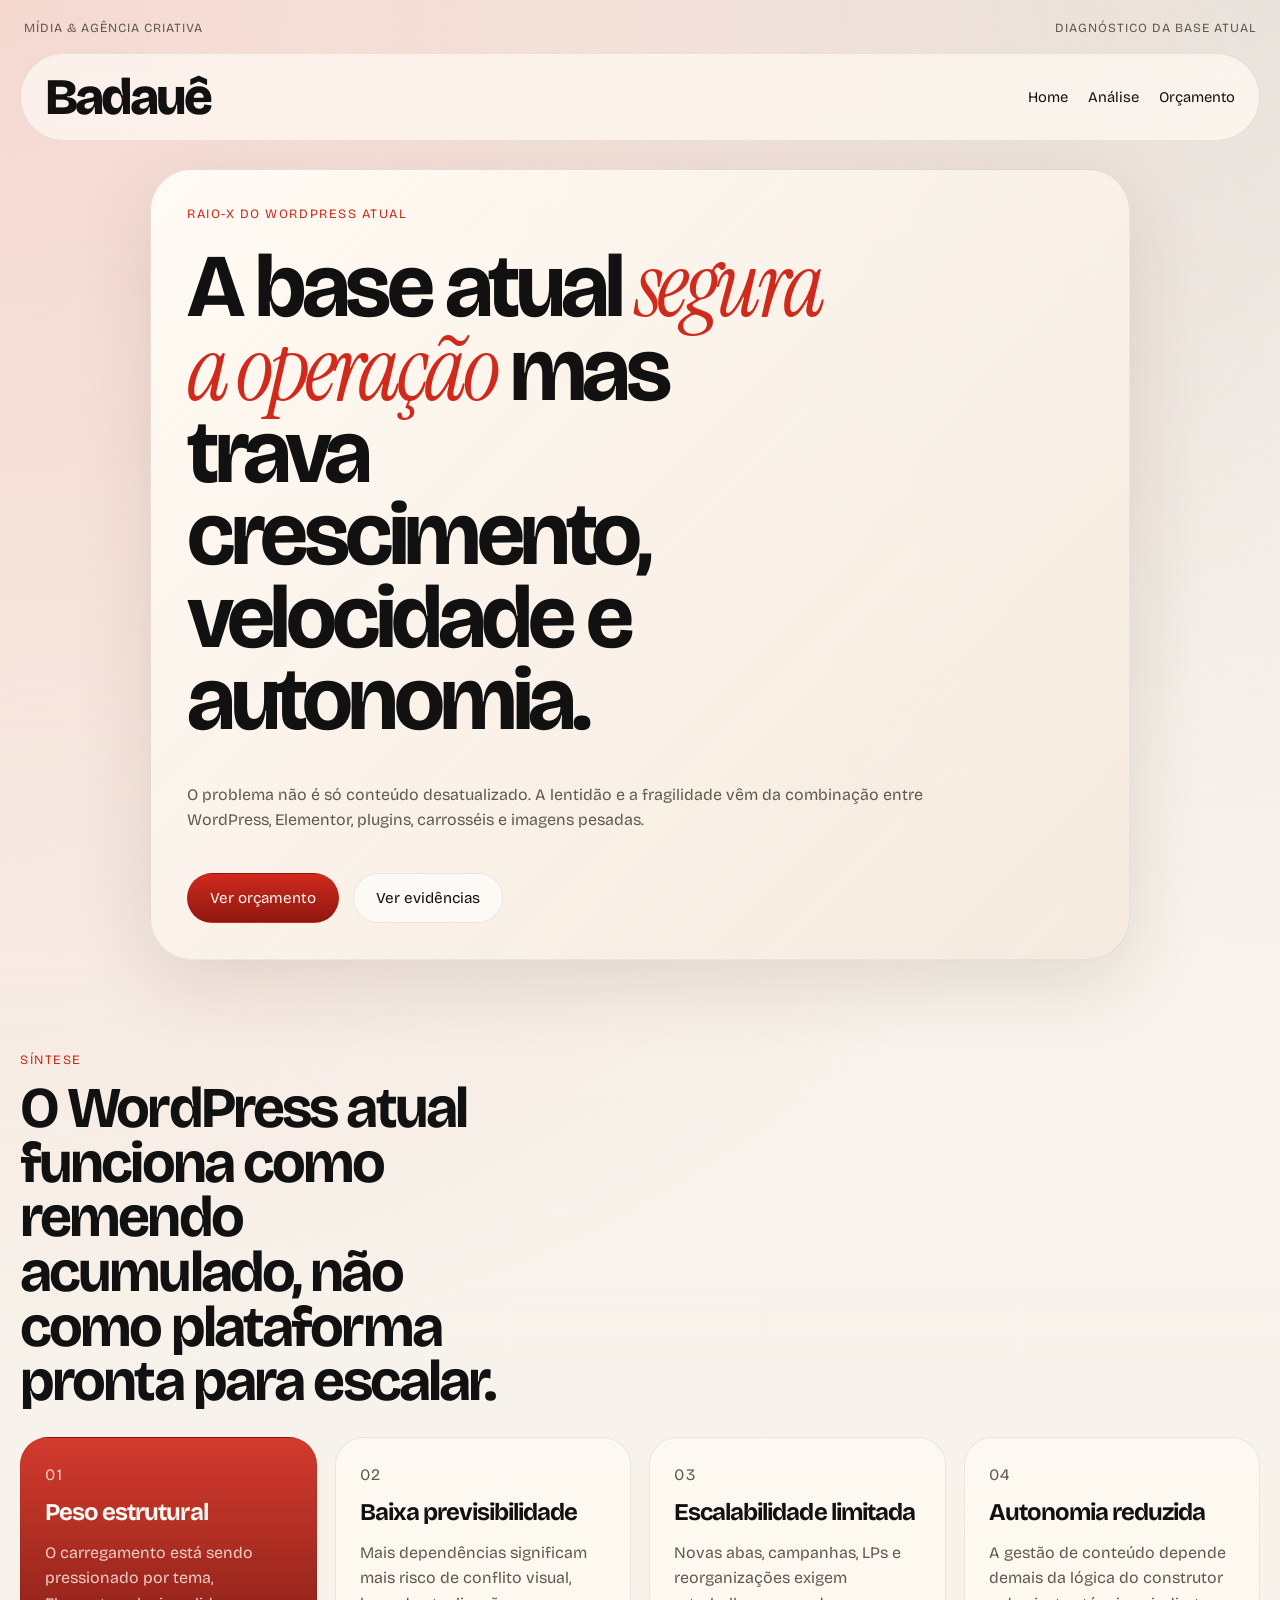
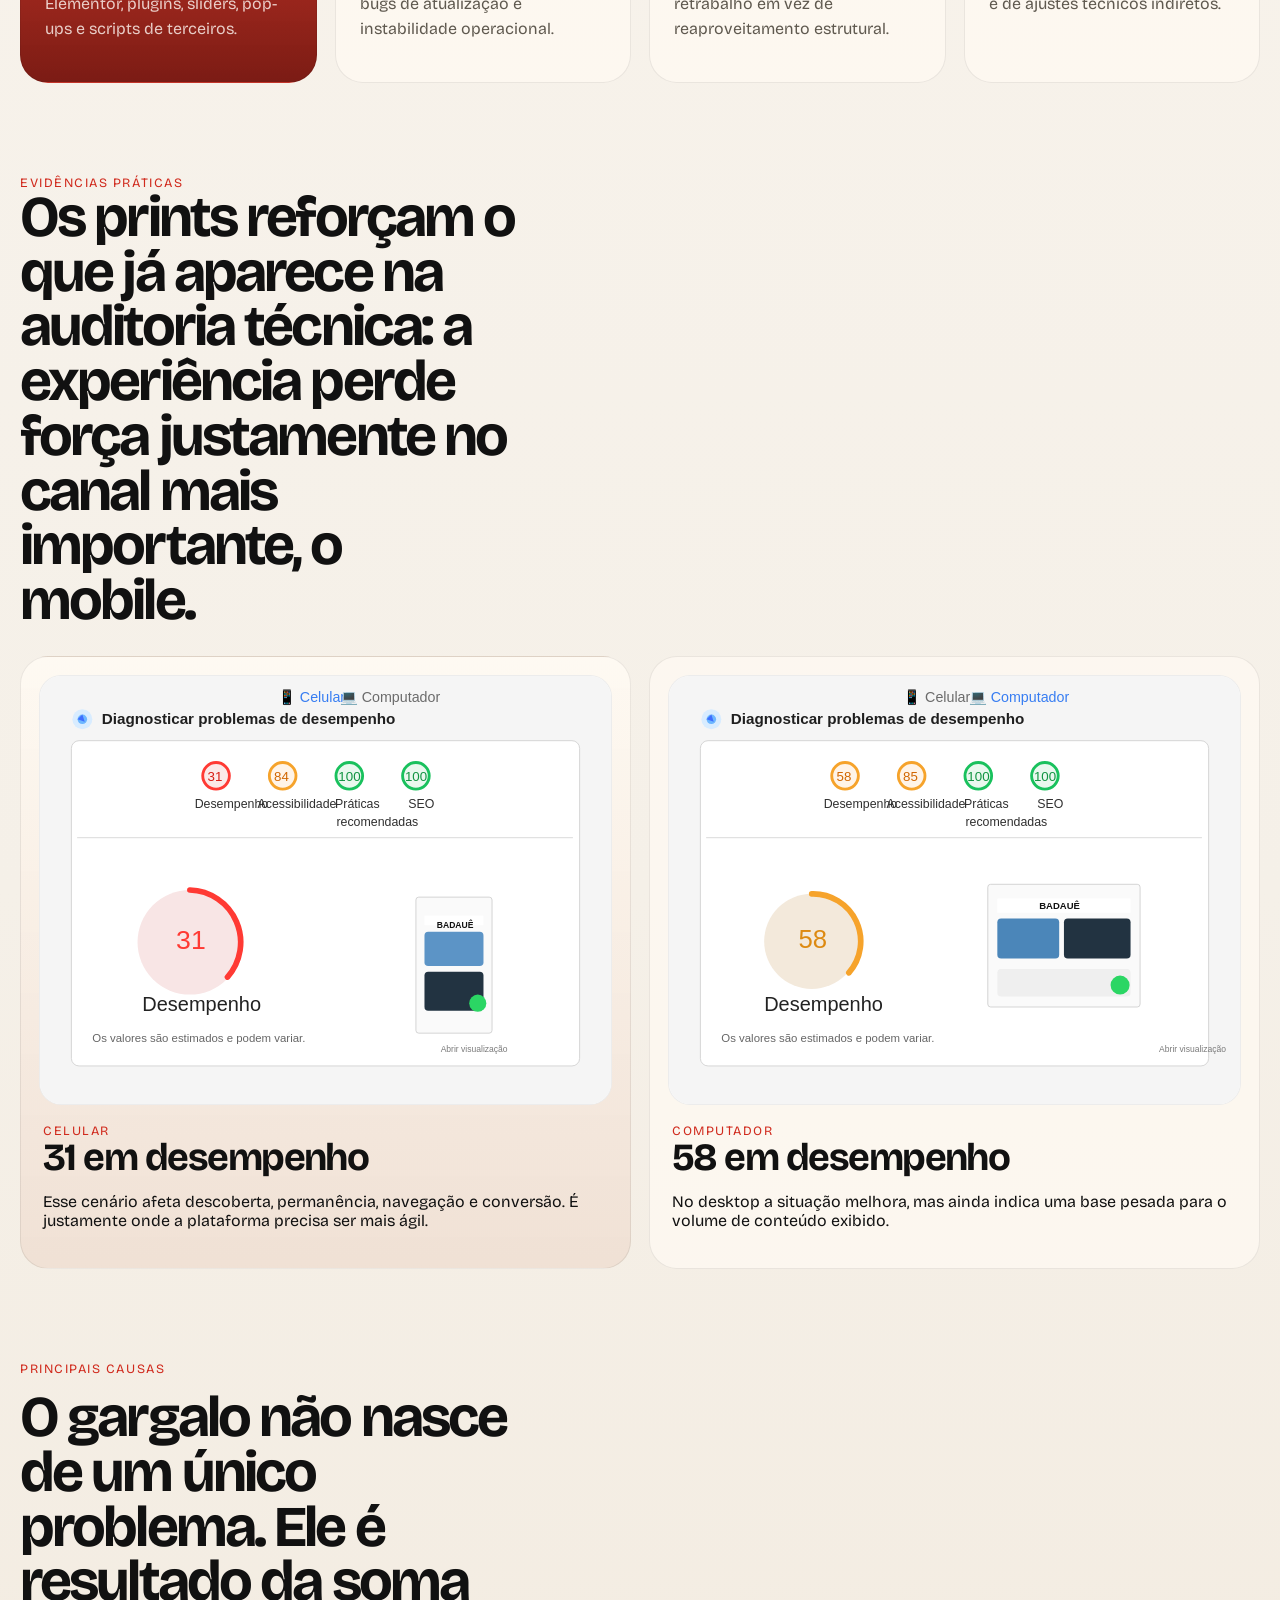
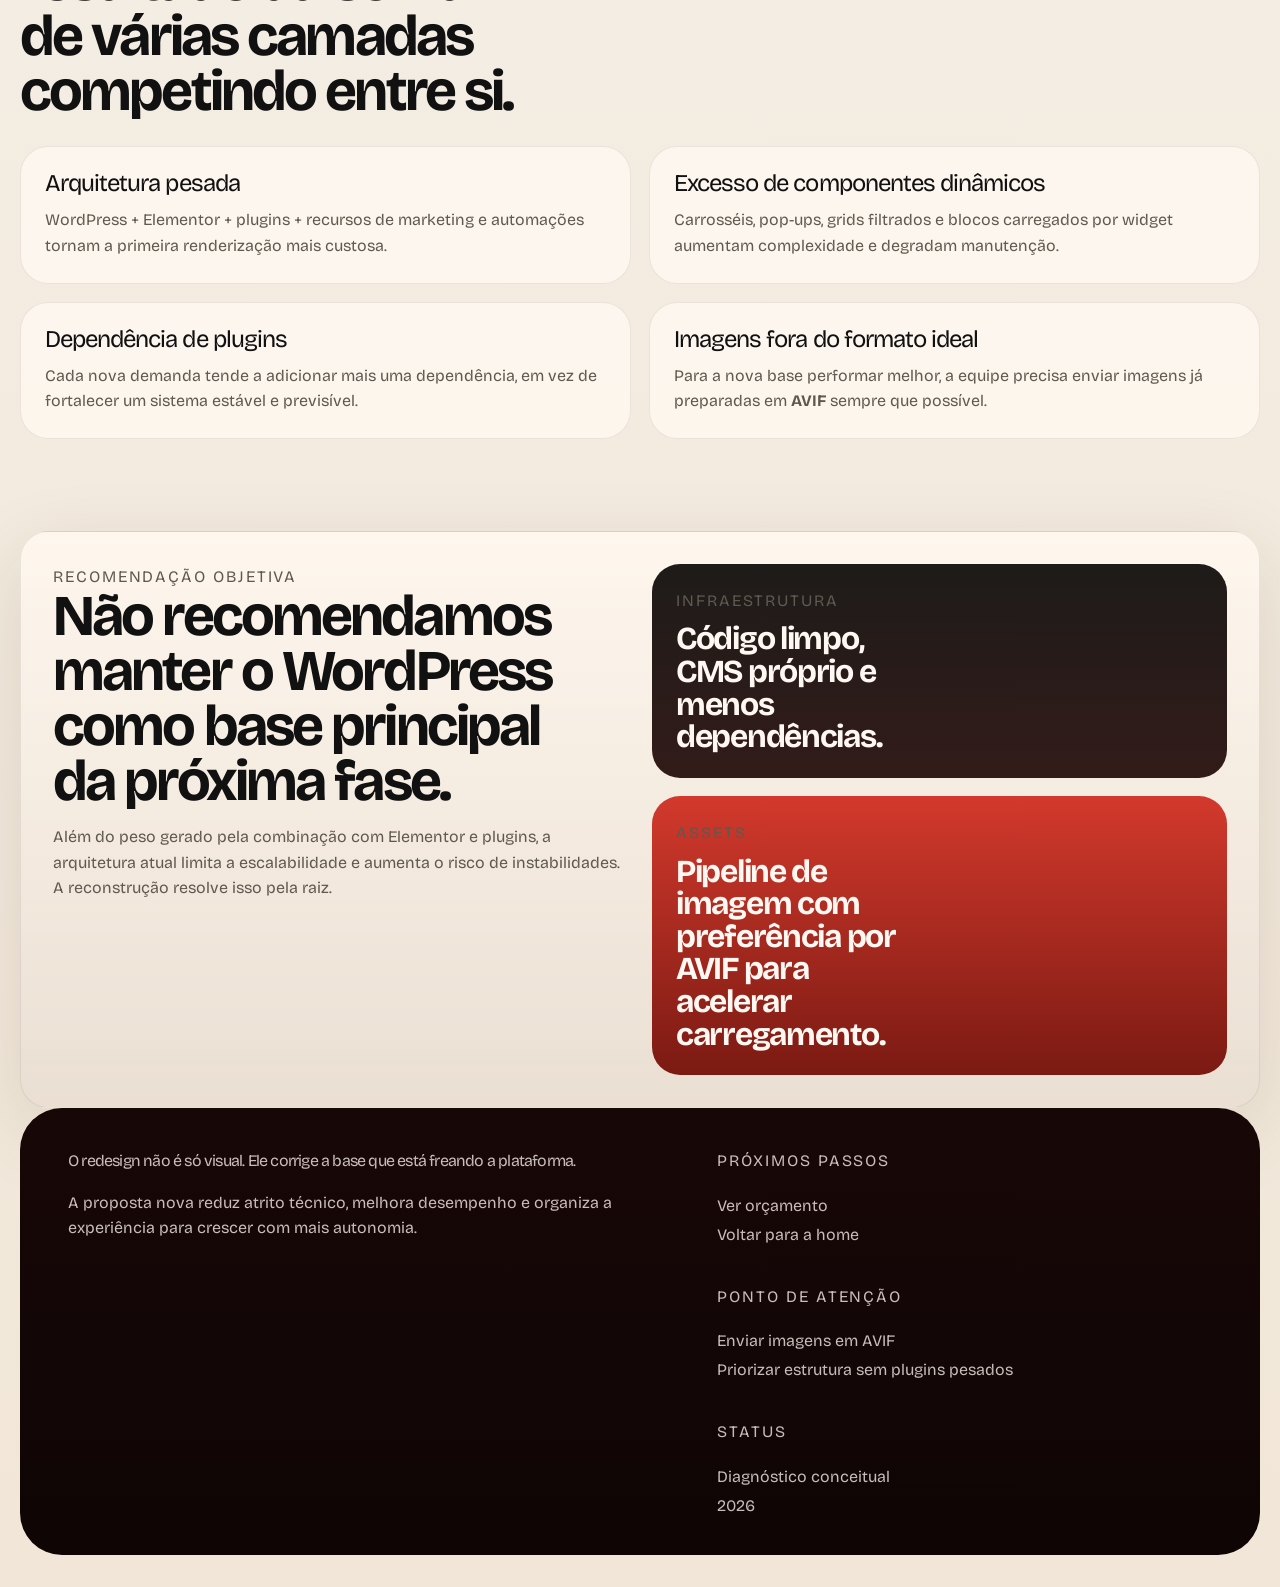
==== analise.html @ e7cd583b "Initial site prototype" ====
<!DOCTYPE html>
<html lang="pt-BR">
  <head>
    <meta charset="UTF-8" />
    <meta name="viewport" content="width=device-width, initial-scale=1.0" />
    <title>Análise do Site Atual - Badauê</title>
    <meta
      name="description"
      content="Diagnóstico do site atual em WordPress: gargalos de performance, limitações de escalabilidade e recomendações para a nova base."
    />
    <link
      rel="icon"
      href="data:image/svg+xml,%3Csvg xmlns='http://www.w3.org/2000/svg' viewBox='0 0 64 64'%3E%3Crect width='64' height='64' rx='14' fill='%23111111'/%3E%3Ctext x='50%25' y='54%25' text-anchor='middle' font-family='Arial' font-size='28' fill='%23fff7f2'%3EB%3C/text%3E%3C/svg%3E"
    />
    <link rel="preconnect" href="https://fonts.googleapis.com" />
    <link rel="preconnect" href="https://fonts.gstatic.com" crossorigin />
    <link
      href="https://fonts.googleapis.com/css2?family=Bricolage+Grotesque:wght@400;500;700;800&family=Instrument+Serif:ital@0;1&display=swap"
      rel="stylesheet"
    />
    <link rel="stylesheet" href="./styles.css" />
  </head>
  <body>
    <div class="page-shell">
      <header class="site-header">
        <div class="eyebrow">
          <span>Mídia & Agência Criativa</span>
          <span>Diagnóstico da base atual</span>
        </div>
        <div class="site-header__bar">
          <a class="site-logo" href="./index.html" aria-label="Badauê">
            <span class="site-logo__mark">Badauê</span>
          </a>
          <button class="menu-toggle" type="button" aria-expanded="false" aria-controls="site-nav">
            Menu
          </button>
          <nav id="site-nav" class="site-nav" aria-label="Principal">
            <a href="./index.html">Home</a>
            <a href="./analise.html">Análise</a>
            <a href="./orcamento.html">Orçamento</a>
          </nav>
        </div>
      </header>

      <main>
        <section class="hero hero--inner">
          <div class="hero__copy">
            <p class="section-kicker">Raio-x do WordPress atual</p>
            <h1>
              A base atual
              <span>segura a operação</span>
              mas trava crescimento, velocidade e autonomia.
            </h1>
            <p class="hero__lede">
              O problema não é só conteúdo desatualizado. A lentidão e a fragilidade vêm da combinação entre
              WordPress, Elementor, plugins, carrosséis e imagens pesadas.
            </p>
            <div class="hero__actions">
              <a class="button button--primary" href="./orcamento.html">Ver orçamento</a>
              <a class="button button--ghost" href="#evidencias">Ver evidências</a>
            </div>
          </div>
        </section>

        <section class="section">
          <div class="section__intro">
            <p class="section-kicker">Síntese</p>
            <h2>O WordPress atual funciona como remendo acumulado, não como plataforma pronta para escalar.</h2>
          </div>
          <div class="entry-grid">
            <article class="entry-card entry-card--accent">
              <p class="entry-card__index">01</p>
              <h3>Peso estrutural</h3>
              <p>O carregamento está sendo pressionado por tema, Elementor, plugins, sliders, pop-ups e scripts de terceiros.</p>
            </article>
            <article class="entry-card">
              <p class="entry-card__index">02</p>
              <h3>Baixa previsibilidade</h3>
              <p>Mais dependências significam mais risco de conflito visual, bugs de atualização e instabilidade operacional.</p>
            </article>
            <article class="entry-card">
              <p class="entry-card__index">03</p>
              <h3>Escalabilidade limitada</h3>
              <p>Novas abas, campanhas, LPs e reorganizações exigem retrabalho em vez de reaproveitamento estrutural.</p>
            </article>
            <article class="entry-card">
              <p class="entry-card__index">04</p>
              <h3>Autonomia reduzida</h3>
              <p>A gestão de conteúdo depende demais da lógica do construtor e de ajustes técnicos indiretos.</p>
            </article>
          </div>
        </section>

        <section class="section" id="evidencias">
          <div class="section__intro section__intro--split">
            <div>
              <p class="section-kicker">Evidências práticas</p>
              <h2>Os prints reforçam o que já aparece na auditoria técnica: a experiência perde força justamente no canal mais importante, o mobile.</h2>
            </div>
          </div>
          <div class="audit-grid">
            <article class="audit-card audit-card--spotlight">
              <div class="audit-card__media">
                <img src="./assets/lighthouse-mobile.svg" alt="Print de Lighthouse mobile com nota 31" />
              </div>
              <div class="audit-card__content">
                <p class="section-kicker">Celular</p>
                <h3>31 em desempenho</h3>
                <p>Esse cenário afeta descoberta, permanência, navegação e conversão. É justamente onde a plataforma precisa ser mais ágil.</p>
              </div>
            </article>
            <article class="audit-card">
              <div class="audit-card__media">
                <img src="./assets/lighthouse-desktop.svg" alt="Print de Lighthouse desktop com nota 58" />
              </div>
              <div class="audit-card__content">
                <p class="section-kicker">Computador</p>
                <h3>58 em desempenho</h3>
                <p>No desktop a situação melhora, mas ainda indica uma base pesada para o volume de conteúdo exibido.</p>
              </div>
            </article>
          </div>
        </section>

        <section class="section">
          <div class="section__intro">
            <p class="section-kicker">Principais causas</p>
            <h2>O gargalo não nasce de um único problema. Ele é resultado da soma de várias camadas competindo entre si.</h2>
          </div>
          <div class="problem-list">
            <article class="problem-item">
              <span>Arquitetura pesada</span>
              <p>WordPress + Elementor + plugins + recursos de marketing e automações tornam a primeira renderização mais custosa.</p>
            </article>
            <article class="problem-item">
              <span>Excesso de componentes dinâmicos</span>
              <p>Carrosséis, pop-ups, grids filtrados e blocos carregados por widget aumentam complexidade e degradam manutenção.</p>
            </article>
            <article class="problem-item">
              <span>Dependência de plugins</span>
              <p>Cada nova demanda tende a adicionar mais uma dependência, em vez de fortalecer um sistema estável e previsível.</p>
            </article>
            <article class="problem-item">
              <span>Imagens fora do formato ideal</span>
              <p>Para a nova base performar melhor, a equipe precisa enviar imagens já preparadas em <strong>AVIF</strong> sempre que possível.</p>
            </article>
          </div>
        </section>

        <section class="section">
          <div class="education-panel">
            <div class="education-panel__copy">
              <p class="section-kicker">Recomendação objetiva</p>
              <h2>Não recomendamos manter o WordPress como base principal da próxima fase.</h2>
              <p>
                Além do peso gerado pela combinação com Elementor e plugins, a arquitetura atual limita a escalabilidade e aumenta
                o risco de instabilidades. A reconstrução resolve isso pela raiz.
              </p>
            </div>
            <div class="education-panel__stack">
              <article class="paper-card">
                <p class="paper-card__meta">Infraestrutura</p>
                <h3>Código limpo, CMS próprio e menos dependências.</h3>
              </article>
              <article class="paper-card paper-card--alt">
                <p class="paper-card__meta">Assets</p>
                <h3>Pipeline de imagem com preferência por AVIF para acelerar carregamento.</h3>
              </article>
            </div>
          </div>
        </section>
      </main>

      <footer class="site-footer">
        <div class="site-footer__brand">
          <p class="site-footer__title">O redesign não é só visual. Ele corrige a base que está freando a plataforma.</p>
          <p>
            A proposta nova reduz atrito técnico, melhora desempenho e organiza a experiência para crescer com mais autonomia.
          </p>
        </div>
        <div class="site-footer__columns">
          <div>
            <p class="site-footer__label">Próximos passos</p>
            <a href="./orcamento.html">Ver orçamento</a>
            <a href="./index.html">Voltar para a home</a>
          </div>
          <div>
            <p class="site-footer__label">Ponto de atenção</p>
            <span>Enviar imagens em AVIF</span>
            <span>Priorizar estrutura sem plugins pesados</span>
          </div>
          <div>
            <p class="site-footer__label">Status</p>
            <span>Diagnóstico conceitual</span>
            <span id="year"></span>
          </div>
        </div>
      </footer>
    </div>
    <script src="./script.js"></script>
  </body>
</html>
---- styles.css ----
:root {
  --bg: #f5f0e8;
  --bg-strong: #ede4d6;
  --surface: rgba(255, 255, 255, 0.74);
  --surface-strong: #fffaf3;
  --text: #111111;
  --text-muted: #5f594f;
  --accent: #d02a1d;
  --accent-dark: #8f170f;
  --line: rgba(17, 17, 17, 0.1);
  --shadow: 0 24px 80px rgba(64, 34, 18, 0.12);
  --radius-sm: 16px;
  --radius-md: 28px;
  --radius-lg: 42px;
  --max-width: 1240px;
}

* {
  box-sizing: border-box;
}

html {
  scroll-behavior: smooth;
}

body {
  margin: 0;
  font-family: "Bricolage Grotesque", sans-serif;
  color: var(--text);
  background:
    radial-gradient(circle at top left, rgba(208, 42, 29, 0.14), transparent 28%),
    radial-gradient(circle at top right, rgba(17, 17, 17, 0.07), transparent 20%),
    linear-gradient(180deg, #faf5ee 0%, var(--bg) 52%, #f1e6d7 100%);
}

img {
  display: block;
  width: 100%;
  height: auto;
}

a {
  color: inherit;
  text-decoration: none;
}

.page-shell {
  min-height: 100vh;
}

.site-header,
.section,
.site-footer,
.partners-ribbon {
  width: min(calc(100% - 32px), var(--max-width));
  margin: 0 auto;
}

.site-header {
  padding-top: 20px;
}

.eyebrow {
  display: flex;
  justify-content: space-between;
  gap: 16px;
  padding: 0 4px 18px;
  font-size: 0.78rem;
  color: var(--text-muted);
  text-transform: uppercase;
  letter-spacing: 0.08em;
}

.site-header__bar {
  display: flex;
  align-items: center;
  justify-content: space-between;
  gap: 20px;
  padding: 20px 24px;
  background: rgba(255, 250, 243, 0.72);
  border: 1px solid rgba(17, 17, 17, 0.08);
  border-radius: 999px;
  backdrop-filter: blur(14px);
  position: sticky;
  top: 12px;
  z-index: 30;
}

.site-logo__mark {
  font-size: clamp(2rem, 4vw, 3.5rem);
  font-weight: 800;
  line-height: 0.9;
  letter-spacing: -0.06em;
}

.site-nav {
  display: flex;
  align-items: center;
  gap: 20px;
  font-size: 0.92rem;
}

.site-nav a {
  position: relative;
}

.site-nav a::after {
  content: "";
  position: absolute;
  left: 0;
  bottom: -6px;
  width: 100%;
  height: 1px;
  background: var(--accent);
  transform: scaleX(0);
  transform-origin: left;
  transition: transform 180ms ease;
}

.site-nav a:hover::after,
.site-nav a:focus-visible::after {
  transform: scaleX(1);
}

.menu-toggle {
  display: none;
  border: 0;
  background: none;
  font: inherit;
  color: var(--text);
}

.hero {
  width: min(calc(100% - 32px), var(--max-width));
  margin: 28px auto 0;
  padding: 36px;
  background: linear-gradient(135deg, rgba(255, 251, 245, 0.95), rgba(244, 233, 221, 0.92));
  border: 1px solid rgba(17, 17, 17, 0.08);
  border-radius: var(--radius-lg);
  box-shadow: var(--shadow);
  overflow: clip;
}

.hero--inner {
  max-width: 980px;
}

.hero__copy {
  display: flex;
  flex-direction: column;
  justify-content: space-between;
  gap: 24px;
  max-width: 760px;
}

.hero__visual--stacked {
  grid-template-columns: 1fr;
}

.section-kicker {
  margin: 0;
  font-size: 0.8rem;
  text-transform: uppercase;
  letter-spacing: 0.12em;
  color: var(--accent);
}

.hero h1,
.section h2,
.site-footer__title,
.cta-band h2 {
  margin: 0;
  letter-spacing: -0.05em;
}

.hero h1 {
  max-width: 12ch;
  font-size: clamp(3rem, 7vw, 6rem);
  line-height: 0.92;
}

.hero h1 span {
  font-family: "Instrument Serif", serif;
  font-style: italic;
  font-weight: 400;
  color: var(--accent);
}

.hero__lede,
.entry-card p,
.story-card span,
.editorial-card p,
.artist-card p,
.education-panel p,
.site-footer p,
.impact-card li,
.metrics__grid span {
  font-size: 1rem;
  line-height: 1.6;
  color: var(--text-muted);
}

.hero__actions,
.site-footer__columns {
  display: flex;
  flex-wrap: wrap;
  gap: 14px;
}

.button {
  display: inline-flex;
  align-items: center;
  justify-content: center;
  min-height: 50px;
  padding: 0 22px;
  border-radius: 999px;
  border: 1px solid transparent;
  font-size: 0.95rem;
  transition: transform 180ms ease, background 180ms ease, border-color 180ms ease;
}

.button:hover,
.button:focus-visible,
.text-link:hover,
.text-link:focus-visible {
  transform: translateY(-1px);
}

.button--primary {
  color: #fff7f2;
  background: linear-gradient(180deg, var(--accent), var(--accent-dark));
}

.button--ghost {
  background: rgba(255, 255, 255, 0.6);
  border-color: rgba(17, 17, 17, 0.08);
}

.hero__visual,
.hero__stack,
.showcase-grid,
.editorial-grid,
.artists-grid,
.metrics__grid,
.entry-grid,
.site-footer {
  display: grid;
}

.hero__visual {
  grid-template-columns: 1.15fr 0.85fr;
  gap: 18px;
}

.hero__stack {
  gap: 18px;
}

.feature-card,
.entry-card,
.story-card,
.editorial-card,
.artist-card,
.education-panel,
.quote-panel,
.impact-card,
.paper-card,
.insight-panel {
  border-radius: var(--radius-md);
}

.feature-card {
  position: relative;
  overflow: hidden;
  min-height: 100%;
  background: #c7bbaf;
}

.feature-card img {
  height: 100%;
  min-height: 220px;
  object-fit: cover;
}

.feature-card__content {
  position: absolute;
  inset: auto 0 0;
  padding: 22px;
  color: white;
  background: linear-gradient(180deg, transparent 0%, rgba(16, 10, 8, 0.76) 100%);
}

.feature-card__eyebrow,
.story-card__content p,
.paper-card__meta {
  margin: 0 0 10px;
  font-size: 0.75rem;
  text-transform: uppercase;
  letter-spacing: 0.12em;
}

.feature-card__content h2,
.feature-card__content h3,
.story-card__content h3,
.editorial-card h3,
.artist-card h3,
.paper-card h3 {
  margin: 0;
  line-height: 1.02;
  letter-spacing: -0.04em;
}

.feature-card--main h2 {
  font-size: clamp(1.8rem, 3vw, 3rem);
  max-width: 10ch;
}

.feature-card--secondary h3 {
  font-size: 1.6rem;
  max-width: 10ch;
}

.impact-card {
  padding: 22px;
  background: #151111;
  color: #fff7f2;
}

.insight-panel {
  min-height: 260px;
  padding: 28px;
  display: flex;
  flex-direction: column;
  justify-content: flex-end;
  border: 1px solid rgba(17, 17, 17, 0.08);
}

.insight-panel h2,
.insight-panel h3 {
  margin: 0 0 12px;
  line-height: 0.96;
  letter-spacing: -0.04em;
}

.insight-panel h2 {
  font-size: clamp(2rem, 3.5vw, 3.2rem);
}

.insight-panel h3 {
  font-size: clamp(1.6rem, 2.6vw, 2.4rem);
}

.insight-panel p:last-child {
  margin: 0;
  color: var(--text-muted);
  line-height: 1.6;
}

.insight-panel--warm {
  background:
    radial-gradient(circle at top right, rgba(208, 42, 29, 0.16), transparent 26%),
    linear-gradient(180deg, rgba(255, 250, 243, 0.92), rgba(237, 227, 214, 0.94));
}

.insight-panel--dark {
  background:
    radial-gradient(circle at top right, rgba(208, 42, 29, 0.22), transparent 22%),
    linear-gradient(180deg, rgba(30, 18, 17, 0.98), rgba(16, 10, 10, 1));
  color: #fff7f2;
}

.insight-panel--dark p:last-child {
  color: rgba(255, 247, 242, 0.78);
}

.impact-card__title,
.entry-card__index,
.site-footer__label {
  margin: 0 0 12px;
  font-size: 0.8rem;
  text-transform: uppercase;
  letter-spacing: 0.12em;
}

.impact-card ul {
  margin: 0;
  padding-left: 18px;
  display: grid;
  gap: 12px;
}

.partners-ribbon {
  margin-top: 24px;
  padding: 18px 22px;
  overflow: hidden;
  border-block: 1px solid rgba(17, 17, 17, 0.08);
}

.partners-ribbon__track {
  display: flex;
  flex-wrap: wrap;
  gap: 28px;
  justify-content: center;
  font-size: 0.95rem;
  letter-spacing: 0.08em;
  text-transform: uppercase;
  color: var(--text-muted);
}

.section {
  padding: 92px 0 0;
}

.accent-inline {
  color: var(--accent);
  font-family: "Instrument Serif", serif;
  font-style: italic;
}

.section__intro {
  display: grid;
  gap: 14px;
  margin-bottom: 28px;
}

.section__intro h2,
.metrics__headline h2,
.education-panel__copy h2,
.cta-band h2 {
  max-width: 14ch;
  font-size: clamp(2.2rem, 4.5vw, 4rem);
  line-height: 0.95;
}

.section__intro--split,
.education-panel {
  display: flex;
  align-items: end;
  justify-content: space-between;
  gap: 24px;
}

.entry-grid {
  grid-template-columns: repeat(4, minmax(0, 1fr));
  gap: 18px;
}

.entry-card {
  padding: 24px;
  background: rgba(255, 250, 243, 0.72);
  border: 1px solid rgba(17, 17, 17, 0.08);
}

.entry-card--accent {
  background: linear-gradient(180deg, rgba(208, 42, 29, 0.92), rgba(118, 18, 11, 0.96));
  color: #fff7f2;
}

.entry-card--accent p,
.entry-card--accent a {
  color: rgba(255, 247, 242, 0.8);
}

.entry-card h3,
.metrics__grid strong {
  margin: 0 0 12px;
  font-size: 1.5rem;
  line-height: 1;
  letter-spacing: -0.04em;
}

.entry-card a,
.text-link {
  font-size: 0.95rem;
  color: var(--accent);
}

.showcase-grid {
  grid-template-columns: 1.2fr 0.9fr 0.9fr;
  gap: 18px;
}

.story-card {
  position: relative;
  overflow: hidden;
  min-height: 340px;
  background: #dad0c6;
}

.story-card--large {
  grid-row: span 2;
  min-height: 100%;
}

.story-card img {
  position: absolute;
  inset: 0;
  height: 100%;
  object-fit: cover;
}

.story-card__content {
  position: absolute;
  inset: auto 0 0;
  padding: 20px;
  background: linear-gradient(180deg, transparent 0%, rgba(16, 10, 8, 0.86) 100%);
  color: #fff7f2;
}

.quote-panel {
  padding: 32px;
  min-height: 220px;
  display: flex;
  align-items: end;
  background: linear-gradient(180deg, rgba(34, 27, 23, 0.96), rgba(11, 8, 7, 1));
  color: #fff7f2;
}

.quote-panel p {
  margin: 0;
  max-width: 18ch;
  font-size: clamp(1.6rem, 2.4vw, 2.5rem);
  line-height: 0.98;
  letter-spacing: -0.04em;
}

.editorial-grid {
  grid-template-columns: 1.3fr repeat(3, 1fr);
  gap: 18px;
}

.editorial-card {
  min-height: 260px;
  padding: 24px;
  background: rgba(255, 250, 243, 0.72);
  border: 1px solid rgba(17, 17, 17, 0.08);
  display: flex;
  flex-direction: column;
  justify-content: space-between;
}

.editorial-card--featured {
  background:
    linear-gradient(180deg, rgba(255, 250, 243, 0.8), rgba(235, 224, 210, 0.9)),
    radial-gradient(circle at top right, rgba(208, 42, 29, 0.24), transparent 28%),
    linear-gradient(135deg, rgba(255, 255, 255, 0.35), rgba(228, 214, 196, 0.45));
}

.editorial-card__tag {
  display: inline-flex;
  width: fit-content;
  padding: 8px 12px;
  border-radius: 999px;
  background: rgba(17, 17, 17, 0.08);
  font-size: 0.75rem;
  letter-spacing: 0.08em;
  text-transform: uppercase;
}

.editorial-card h3 {
  font-size: clamp(1.3rem, 2.6vw, 2.8rem);
}

.metrics {
  display: grid;
  grid-template-columns: 0.95fr 1.05fr;
  gap: 28px;
  align-items: start;
}

.metrics__grid {
  grid-template-columns: repeat(2, minmax(0, 1fr));
  gap: 18px;
}

.metrics__grid article {
  padding: 24px;
  background: rgba(255, 250, 243, 0.72);
  border: 1px solid rgba(17, 17, 17, 0.08);
  border-radius: var(--radius-md);
}

.metrics__grid strong {
  display: block;
  font-size: clamp(2rem, 3vw, 3rem);
}

.artists-grid {
  grid-template-columns: repeat(3, minmax(0, 1fr));
  gap: 18px;
}

.artist-card {
  overflow: hidden;
  background: rgba(255, 250, 243, 0.72);
  border: 1px solid rgba(17, 17, 17, 0.08);
}

.artist-card__portrait {
  aspect-ratio: 4 / 4.7;
  display: grid;
  place-items: center;
  font-size: clamp(3rem, 5vw, 5rem);
  font-weight: 800;
  letter-spacing: -0.08em;
  color: rgba(255, 247, 242, 0.95);
}

.artist-card__portrait--terracotta {
  background:
    radial-gradient(circle at top right, rgba(255, 255, 255, 0.18), transparent 22%),
    linear-gradient(145deg, #d04b3c, #842116);
}

.artist-card__portrait--charcoal {
  background:
    radial-gradient(circle at top right, rgba(255, 255, 255, 0.12), transparent 22%),
    linear-gradient(145deg, #2f2926, #111111);
}

.artist-card__portrait--sand {
  color: #221714;
  background:
    radial-gradient(circle at top right, rgba(255, 255, 255, 0.3), transparent 22%),
    linear-gradient(145deg, #d8c0a1, #f0e0ca);
}

.artist-card div {
  padding: 18px;
}

.artist-card h3 {
  font-size: 1.5rem;
}

.education-panel {
  align-items: stretch;
  padding: 32px;
  background: linear-gradient(180deg, rgba(255, 247, 238, 0.92), rgba(233, 222, 210, 0.94));
  border: 1px solid rgba(17, 17, 17, 0.08);
  box-shadow: var(--shadow);
}

.education-panel__copy,
.education-panel__stack {
  flex: 1;
}

.education-panel__stack {
  display: grid;
  gap: 18px;
}

.paper-card {
  padding: 24px;
  min-height: 180px;
  background: linear-gradient(180deg, rgba(21, 18, 17, 0.96), rgba(42, 19, 17, 0.96));
  color: #fff7f2;
}

.paper-card--alt {
  background: linear-gradient(180deg, rgba(208, 42, 29, 0.92), rgba(118, 18, 11, 0.96));
}

.paper-card h3 {
  max-width: 11ch;
  font-size: clamp(1.6rem, 2.5vw, 2.4rem);
}

.cta-band {
  text-align: center;
  padding-bottom: 92px;
}

.cta-band h2 {
  max-width: 18ch;
  margin: 0 auto;
}

.site-footer {
  grid-template-columns: 1.2fr 1fr;
  gap: 56px;
  padding: 40px 48px;
  margin-bottom: 32px;
  background: linear-gradient(180deg, #180707 0%, #0f0505 100%);
  color: #fff7f2;
  border-radius: var(--radius-lg);
  align-items: start;
}

.site-footer__brand {
  max-width: 38rem;
}

.site-footer__title {
  font-size: clamp(2rem, 4vw, 3.6rem);
  line-height: 0.96;
}

.site-footer__columns {
  justify-content: space-between;
  align-items: start;
  gap: 40px;
}

.site-footer__columns > div {
  display: grid;
  gap: 10px;
  min-width: 0;
}

.site-footer__columns a,
.site-footer__columns span,
.site-footer p {
  color: rgba(255, 247, 242, 0.76);
}

.audit-grid {
  display: grid;
  grid-template-columns: repeat(2, minmax(0, 1fr));
  gap: 18px;
}

.audit-card,
.pricing-card,
.problem-item {
  border-radius: var(--radius-md);
  background: rgba(255, 250, 243, 0.72);
  border: 1px solid rgba(17, 17, 17, 0.08);
}

.audit-card {
  overflow: hidden;
}

.audit-card--spotlight {
  background: linear-gradient(180deg, rgba(255, 250, 243, 0.9), rgba(239, 224, 211, 0.94));
}

.audit-card__media {
  padding: 18px;
}

.audit-card__media img {
  border-radius: 22px;
  border: 1px solid rgba(17, 17, 17, 0.08);
  background: white;
}

.audit-card__content {
  padding: 0 22px 22px;
}

.audit-card__content h3,
.pricing-card h2,
.problem-item span {
  margin: 0 0 12px;
  line-height: 1;
  letter-spacing: -0.04em;
}

.audit-card__content h3,
.pricing-card h2 {
  font-size: clamp(1.8rem, 3vw, 2.8rem);
}

.problem-list {
  display: grid;
  grid-template-columns: repeat(2, minmax(0, 1fr));
  gap: 18px;
}

.problem-item {
  padding: 24px;
}

.problem-item span {
  display: block;
  font-size: 1.5rem;
}

.problem-item p {
  margin: 0;
  font-size: 1rem;
  line-height: 1.6;
  color: var(--text-muted);
}

.pricing-grid {
  display: grid;
  grid-template-columns: repeat(2, minmax(0, 1fr));
  gap: 18px;
}

.pricing-card {
  padding: 28px;
}

.pricing-card--featured {
  background: linear-gradient(180deg, rgba(255, 246, 238, 0.96), rgba(245, 221, 211, 0.98));
  box-shadow: var(--shadow);
}

.pricing-card__price {
  margin: 0 0 22px;
  font-size: 1.15rem;
  color: var(--text-muted);
}

.pricing-card__price strong {
  color: var(--text);
  font-size: 1.8rem;
  letter-spacing: -0.04em;
}

.pricing-card__content p {
  margin: 0 0 16px;
  font-size: 1rem;
  line-height: 1.7;
  color: var(--text-muted);
}

.scope-list {
  margin: 0 0 20px;
  padding-left: 18px;
  display: grid;
  gap: 10px;
  color: var(--text-muted);
  line-height: 1.6;
}

.warning-callout {
  padding: 18px 20px;
  border-radius: 20px;
  background: rgba(208, 42, 29, 0.08);
  border: 1px solid rgba(208, 42, 29, 0.16);
  color: #5a2018 !important;
}

@media (max-width: 1080px) {
  .hero,
  .metrics,
  .education-panel,
  .site-footer {
    grid-template-columns: 1fr;
  }

  .hero__visual,
  .audit-grid,
  .pricing-grid,
  .problem-list,
  .entry-grid,
  .showcase-grid,
  .editorial-grid,
  .artists-grid {
    grid-template-columns: 1fr 1fr;
  }

  .editorial-card--featured,
  .story-card--large,
  .quote-panel {
    grid-column: span 2;
  }

  .section__intro--split,
  .education-panel {
    flex-direction: column;
    align-items: start;
  }
}

@media (max-width: 760px) {
  .eyebrow {
    display: none;
  }

  .site-header__bar {
    border-radius: 26px;
    padding: 16px 18px;
    flex-wrap: wrap;
  }

  .menu-toggle {
    display: inline-flex;
  }

  .site-nav {
    width: 100%;
    display: none;
    flex-direction: column;
    align-items: flex-start;
    padding-top: 10px;
  }

  .site-nav.is-open {
    display: flex;
  }

  .hero {
    padding: 18px;
    border-radius: 30px;
  }

  .hero__visual,
  .audit-grid,
  .pricing-grid,
  .problem-list,
  .entry-grid,
  .showcase-grid,
  .editorial-grid,
  .artists-grid,
  .metrics__grid {
    grid-template-columns: 1fr;
  }

  .editorial-card--featured,
  .story-card--large,
  .quote-panel {
    grid-column: auto;
  }

  .hero__copy,
  .site-footer__columns {
    gap: 16px;
  }

  .section {
    padding-top: 72px;
  }

  .section__intro h2,
  .metrics__headline h2,
  .education-panel__copy h2,
  .cta-band h2 {
    max-width: 100%;
  }

  .site-footer {
    padding: 28px 24px;
    border-radius: 30px;
  }
}
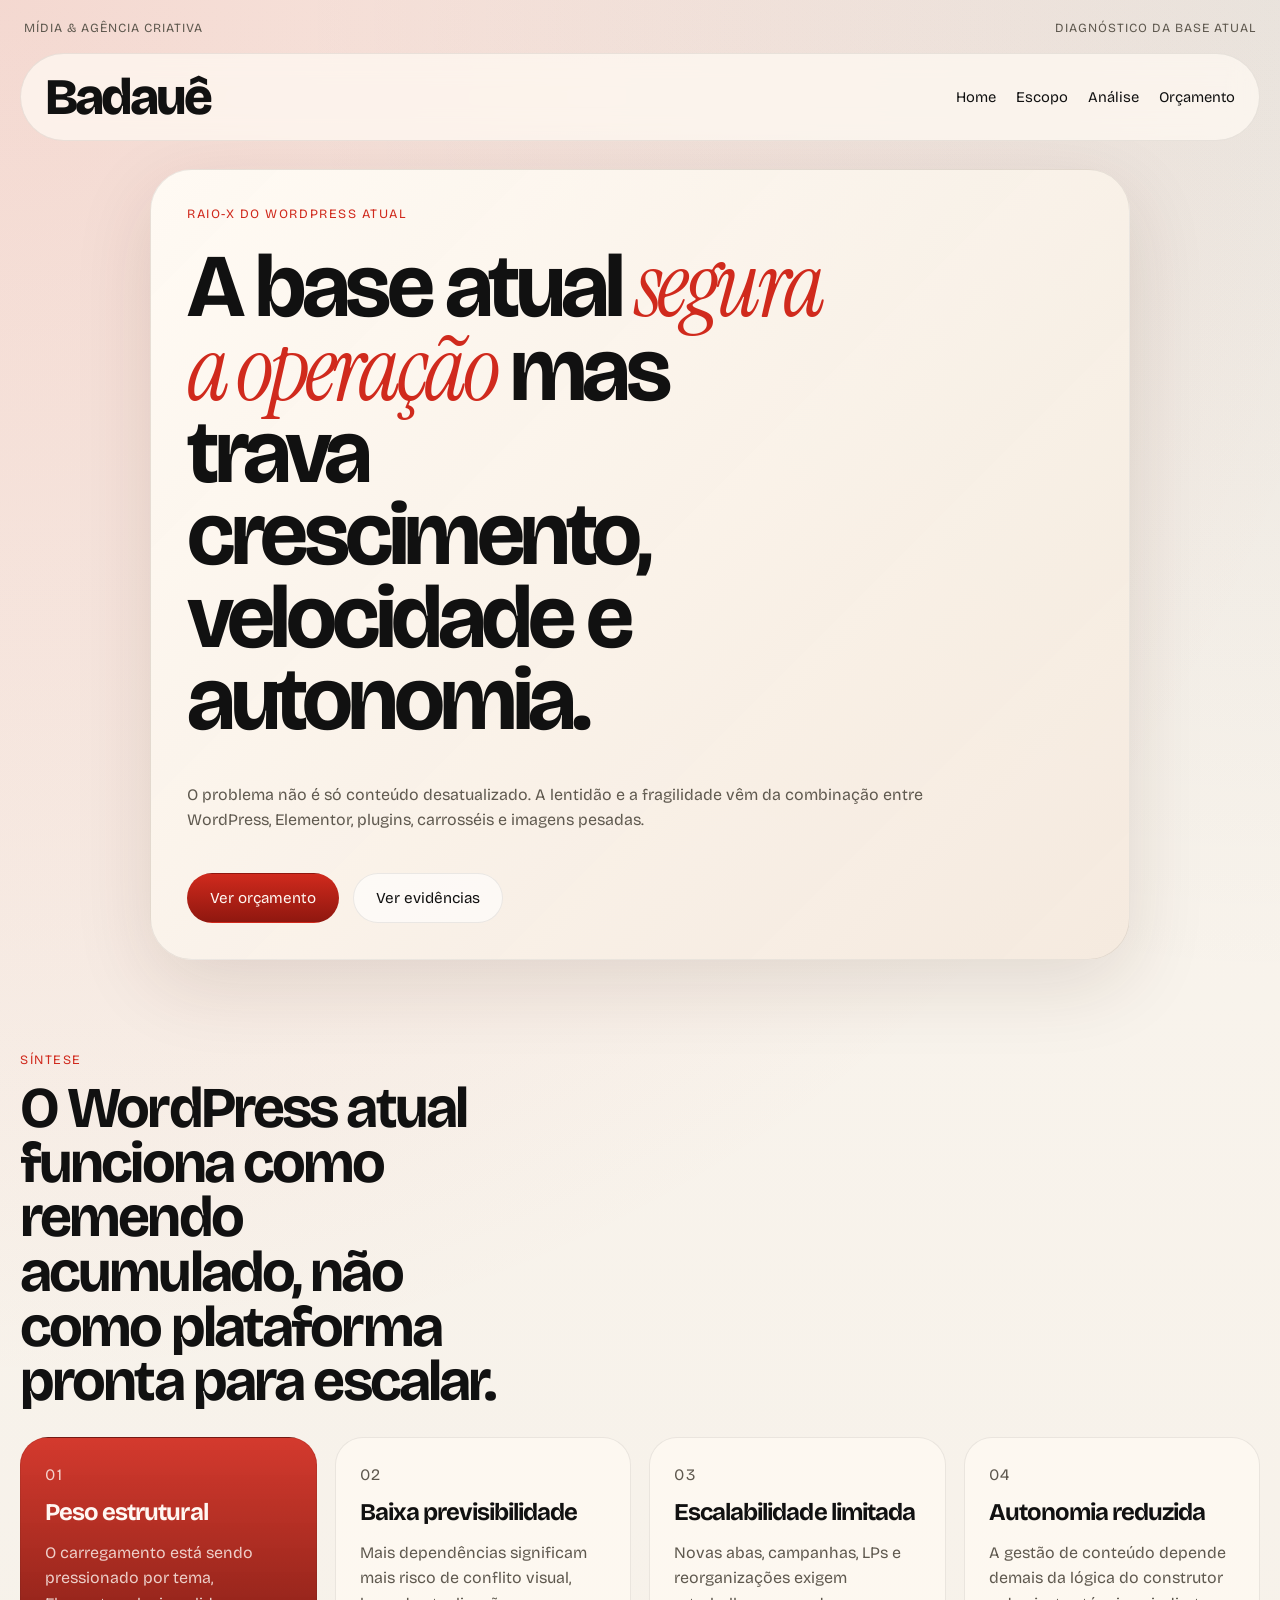
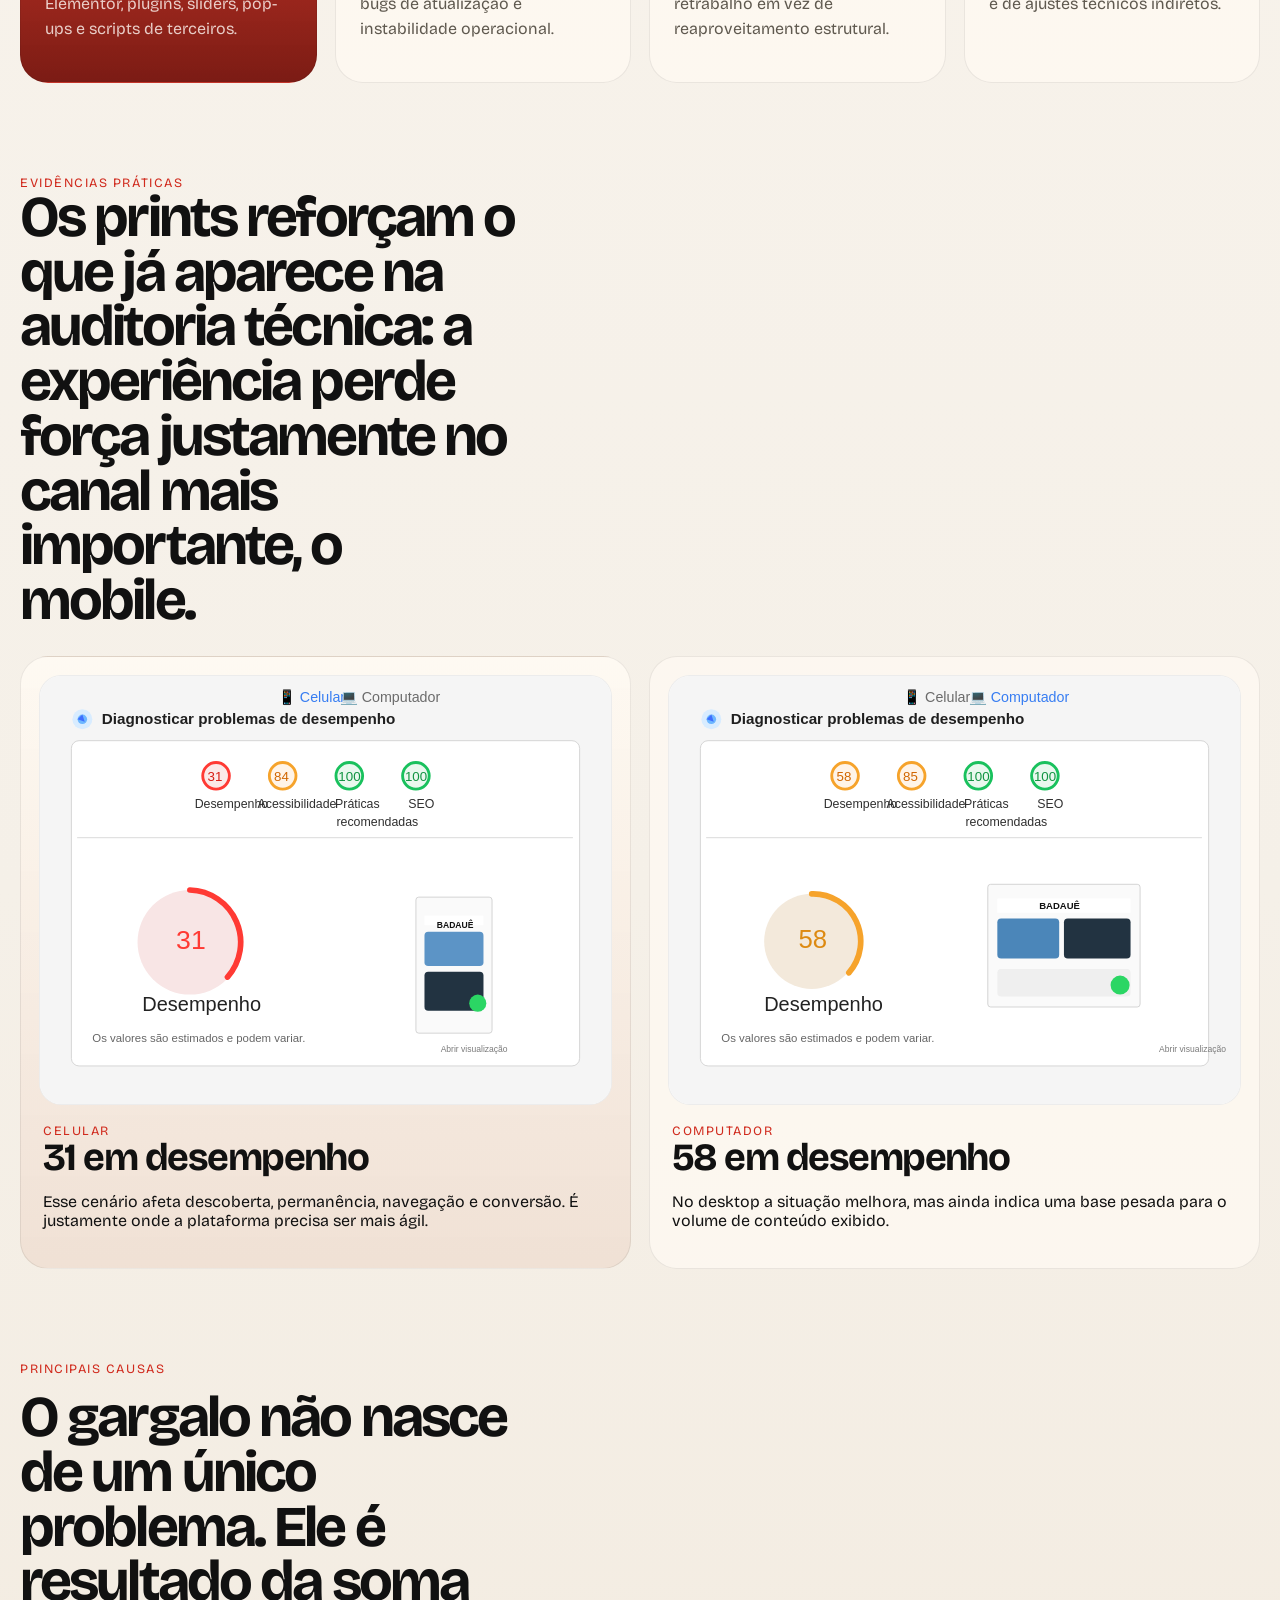
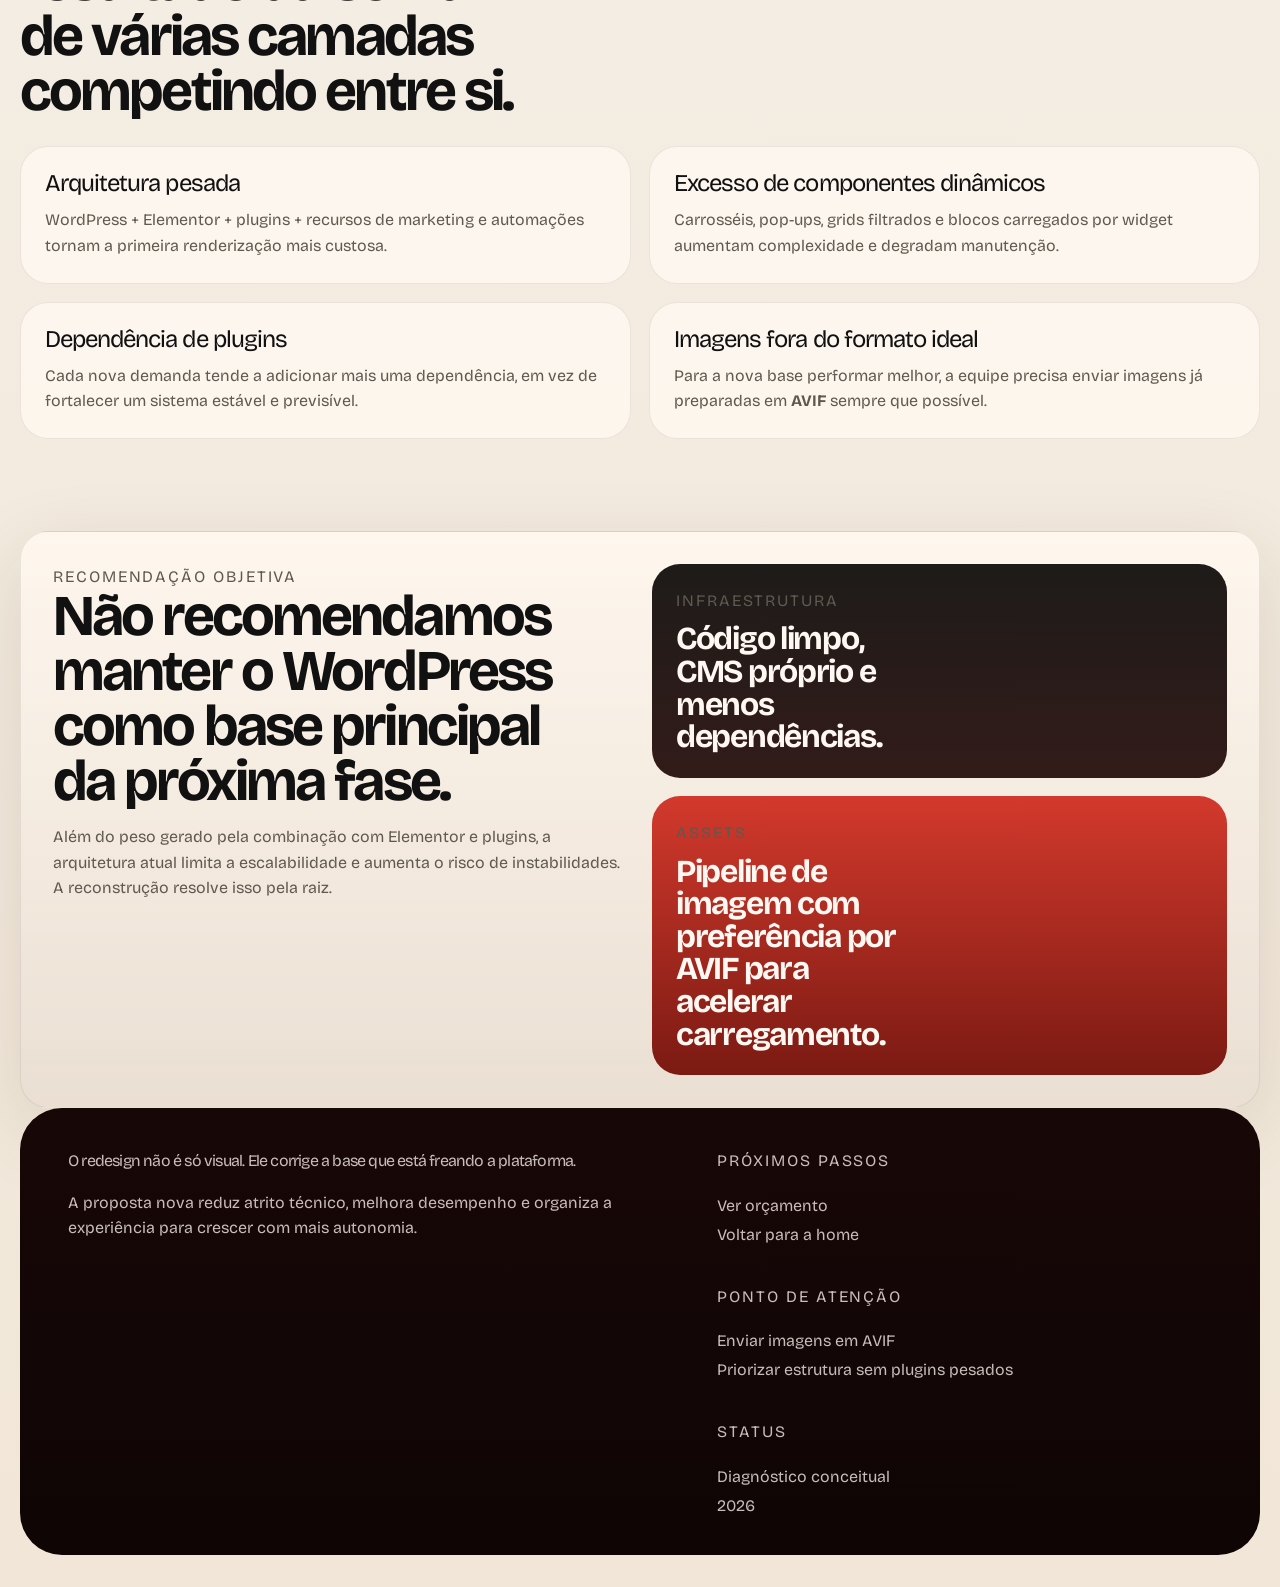
==== commit 3ced9001: "Add scope page and update navigation" ====
--- a/analise.html
+++ b/analise.html
@@ -36,6 +36,7 @@
           </button>
           <nav id="site-nav" class="site-nav" aria-label="Principal">
             <a href="./index.html">Home</a>
+            <a href="./escopo.html">Escopo</a>
             <a href="./analise.html">Análise</a>
             <a href="./orcamento.html">Orçamento</a>
           </nav>
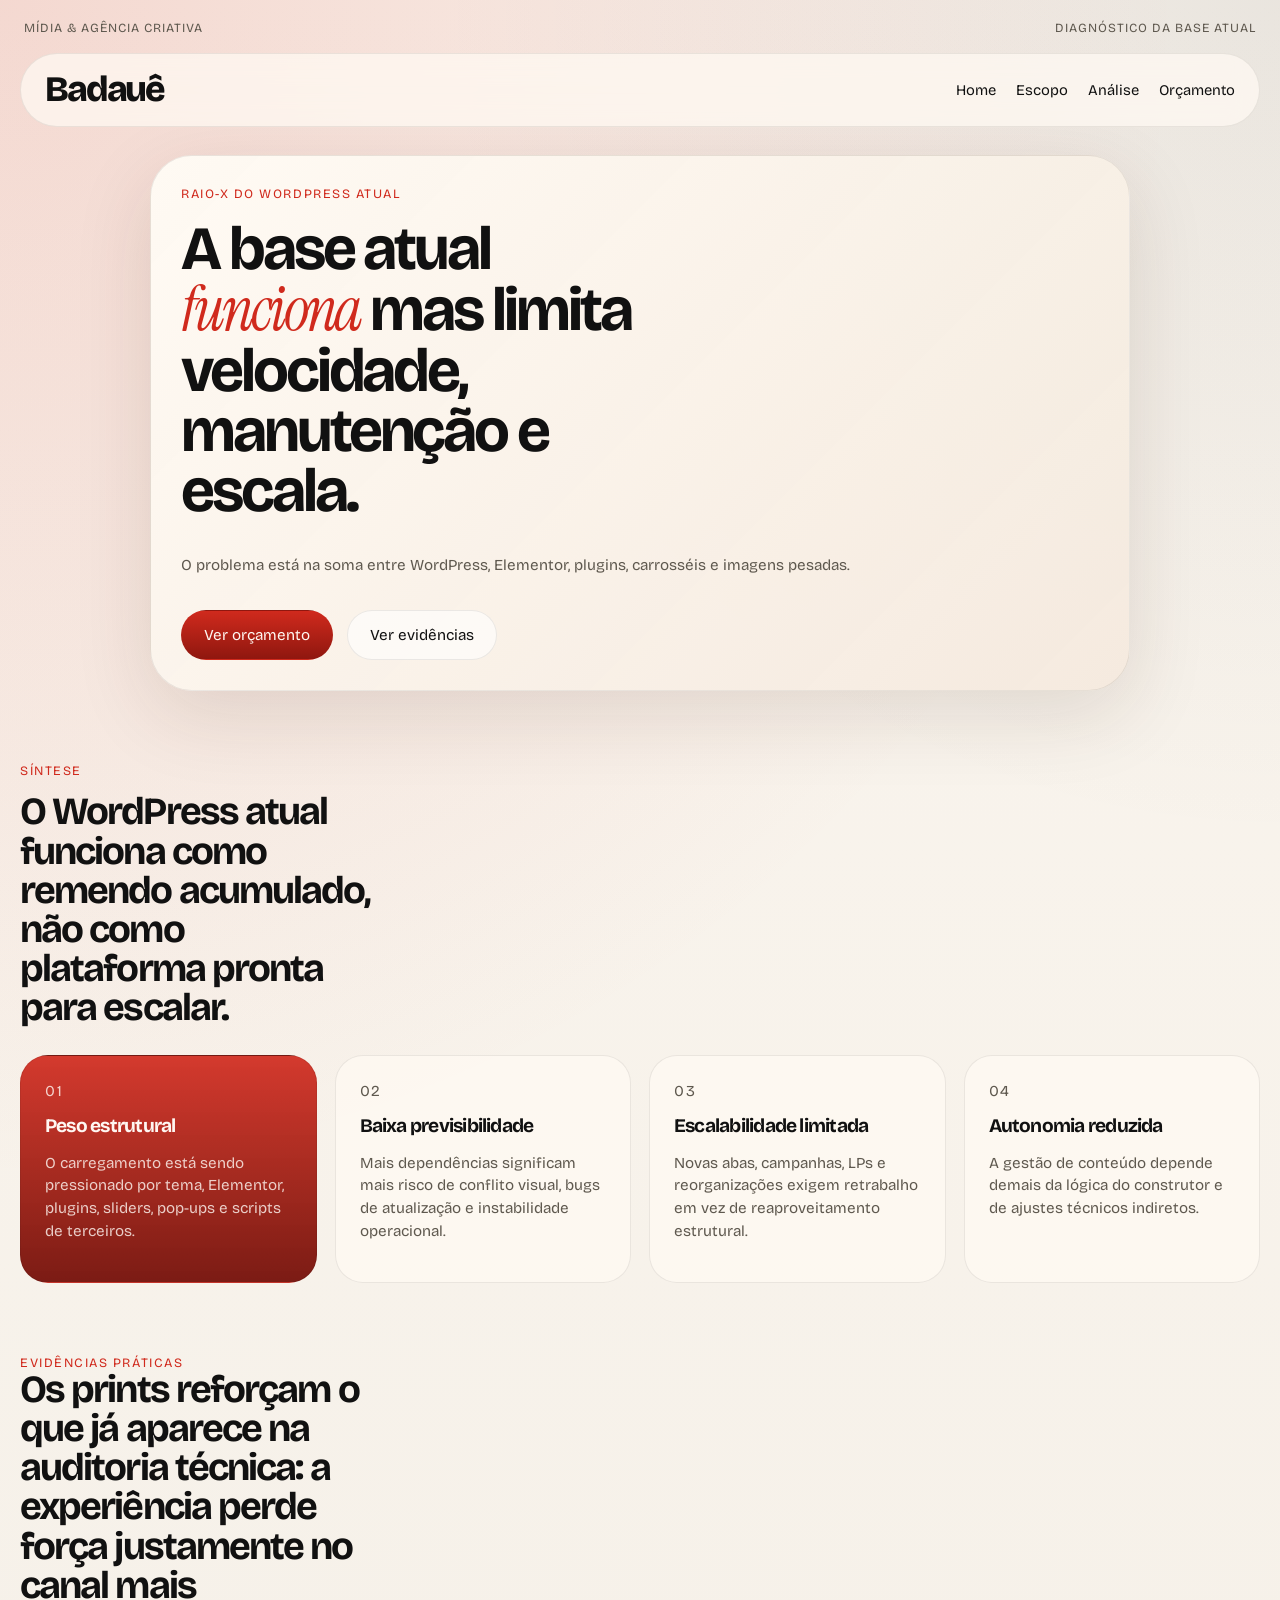
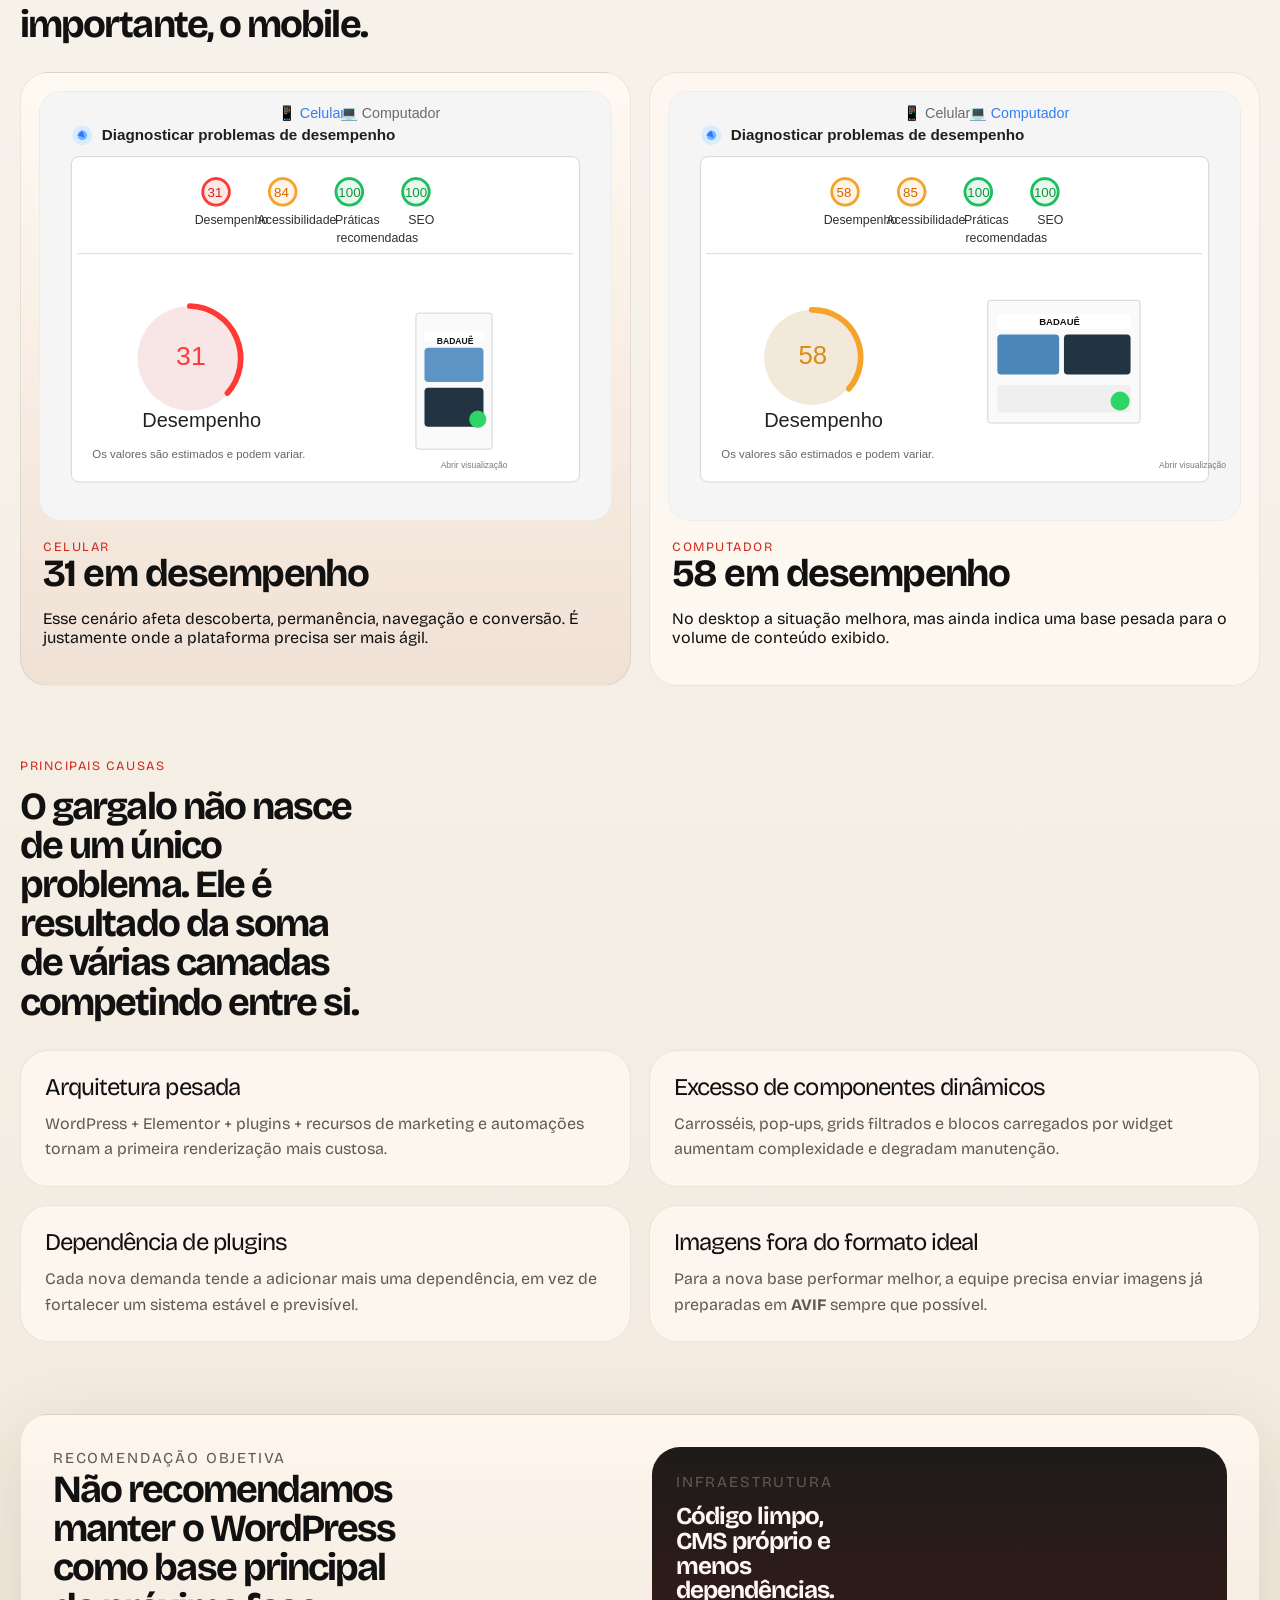
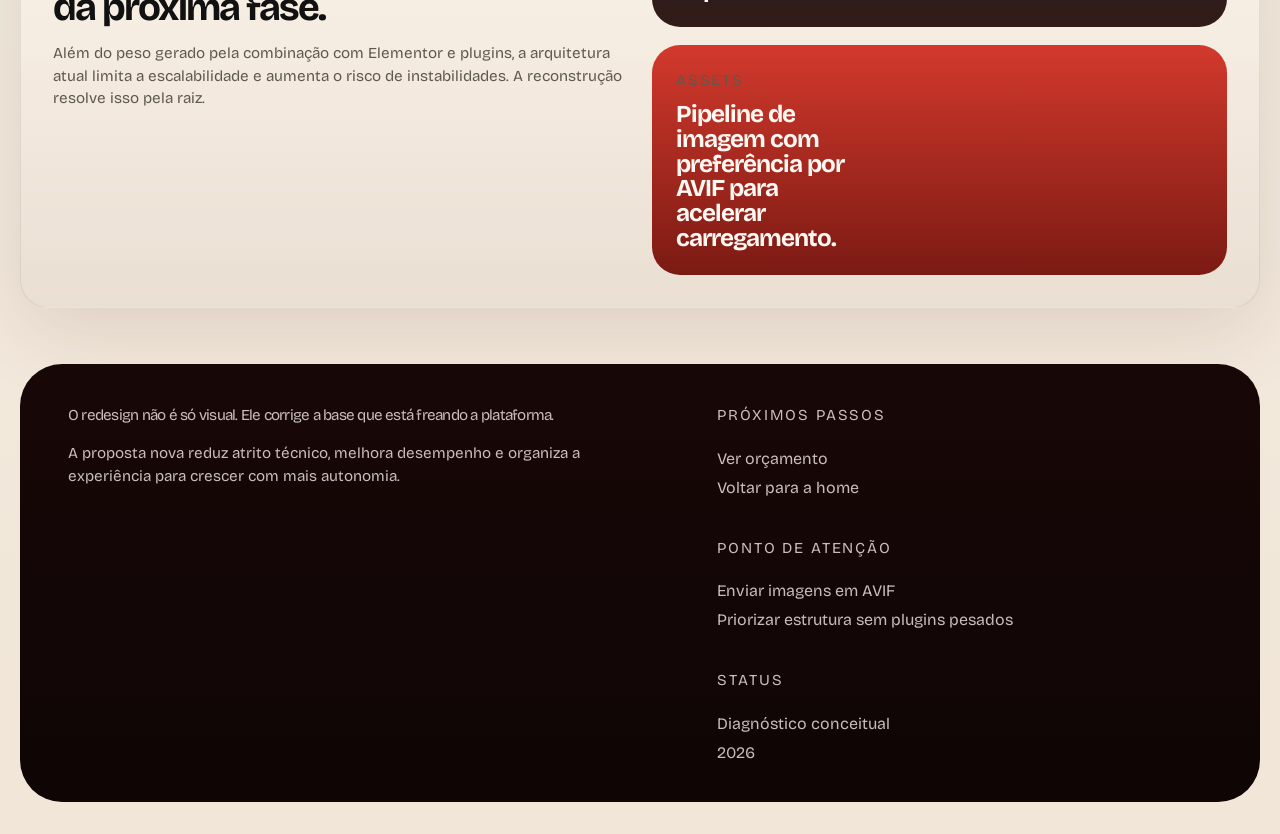
==== commit 820cf3f5: "Refine landing page content and spacing" ====
--- a/analise.html
+++ b/analise.html
@@ -49,12 +49,11 @@
             <p class="section-kicker">Raio-x do WordPress atual</p>
             <h1>
               A base atual
-              <span>segura a operação</span>
-              mas trava crescimento, velocidade e autonomia.
+              <span>funciona</span>
+              mas limita velocidade, manutenção e escala.
             </h1>
             <p class="hero__lede">
-              O problema não é só conteúdo desatualizado. A lentidão e a fragilidade vêm da combinação entre
-              WordPress, Elementor, plugins, carrosséis e imagens pesadas.
+              O problema está na soma entre WordPress, Elementor, plugins, carrosséis e imagens pesadas.
             </p>
             <div class="hero__actions">
               <a class="button button--primary" href="./orcamento.html">Ver orçamento</a>
--- a/styles.css
+++ b/styles.css
@@ -87,7 +87,7 @@
 }
 
 .site-logo__mark {
-  font-size: clamp(2rem, 4vw, 3.5rem);
+  font-size: clamp(1.5rem, 2.8vw, 2.4rem);
   font-weight: 800;
   line-height: 0.9;
   letter-spacing: -0.06em;
@@ -133,7 +133,7 @@
 .hero {
   width: min(calc(100% - 32px), var(--max-width));
   margin: 28px auto 0;
-  padding: 36px;
+  padding: 30px;
   background: linear-gradient(135deg, rgba(255, 251, 245, 0.95), rgba(244, 233, 221, 0.92));
   border: 1px solid rgba(17, 17, 17, 0.08);
   border-radius: var(--radius-lg);
@@ -149,8 +149,8 @@
   display: flex;
   flex-direction: column;
   justify-content: space-between;
-  gap: 24px;
-  max-width: 760px;
+  gap: 18px;
+  max-width: 680px;
 }
 
 .hero__visual--stacked {
@@ -175,8 +175,8 @@
 
 .hero h1 {
   max-width: 12ch;
-  font-size: clamp(3rem, 7vw, 6rem);
-  line-height: 0.92;
+  font-size: clamp(2.2rem, 4.8vw, 4rem);
+  line-height: 0.98;
 }
 
 .hero h1 span {
@@ -195,8 +195,8 @@
 .site-footer p,
 .impact-card li,
 .metrics__grid span {
-  font-size: 1rem;
-  line-height: 1.6;
+  font-size: 0.95rem;
+  line-height: 1.5;
   color: var(--text-muted);
 }
 
@@ -408,7 +408,7 @@
 }
 
 .section {
-  padding: 92px 0 0;
+  padding: 72px 0 0;
 }
 
 .accent-inline {
@@ -428,8 +428,8 @@
 .education-panel__copy h2,
 .cta-band h2 {
   max-width: 14ch;
-  font-size: clamp(2.2rem, 4.5vw, 4rem);
-  line-height: 0.95;
+  font-size: clamp(1.7rem, 3vw, 2.7rem);
+  line-height: 1.02;
 }
 
 .section__intro--split,
@@ -464,8 +464,8 @@
 .entry-card h3,
 .metrics__grid strong {
   margin: 0 0 12px;
-  font-size: 1.5rem;
-  line-height: 1;
+  font-size: 1.2rem;
+  line-height: 1.1;
   letter-spacing: -0.04em;
 }
 
@@ -519,8 +519,8 @@
 .quote-panel p {
   margin: 0;
   max-width: 18ch;
-  font-size: clamp(1.6rem, 2.4vw, 2.5rem);
-  line-height: 0.98;
+  font-size: clamp(1.2rem, 1.8vw, 1.8rem);
+  line-height: 1.04;
   letter-spacing: -0.04em;
 }
 
@@ -558,7 +558,7 @@
 }
 
 .editorial-card h3 {
-  font-size: clamp(1.3rem, 2.6vw, 2.8rem);
+  font-size: clamp(1.15rem, 1.8vw, 1.7rem);
 }
 
 .metrics {
@@ -630,7 +630,7 @@
 }
 
 .artist-card h3 {
-  font-size: 1.5rem;
+  font-size: 1.2rem;
 }
 
 .education-panel {
@@ -664,7 +664,7 @@
 
 .paper-card h3 {
   max-width: 11ch;
-  font-size: clamp(1.6rem, 2.5vw, 2.4rem);
+  font-size: clamp(1.2rem, 1.9vw, 1.8rem);
 }
 
 .cta-band {
@@ -681,6 +681,7 @@
   grid-template-columns: 1.2fr 1fr;
   gap: 56px;
   padding: 40px 48px;
+  margin-top: 56px;
   margin-bottom: 32px;
   background: linear-gradient(180deg, #180707 0%, #0f0505 100%);
   color: #fff7f2;
@@ -693,8 +694,8 @@
 }
 
 .site-footer__title {
-  font-size: clamp(2rem, 4vw, 3.6rem);
-  line-height: 0.96;
+  font-size: clamp(1.5rem, 2.6vw, 2.4rem);
+  line-height: 1.02;
 }
 
 .site-footer__columns {
